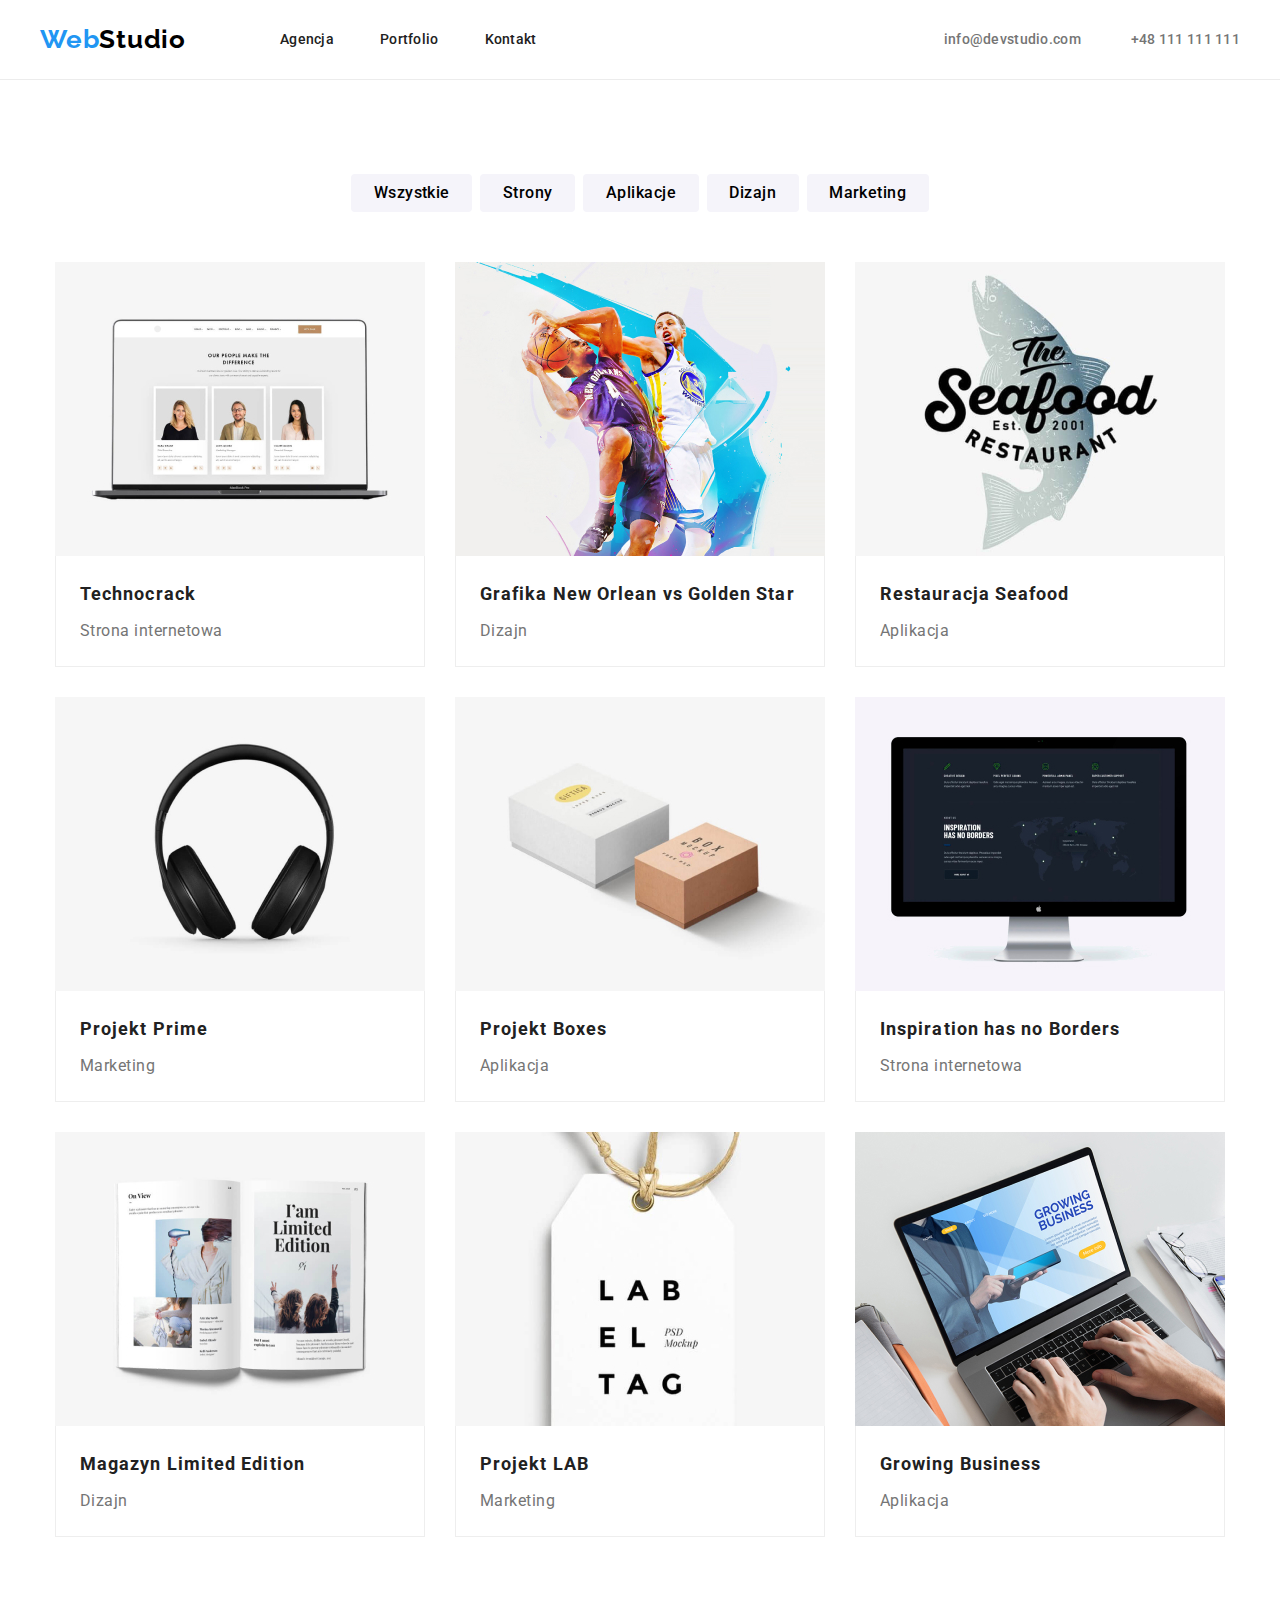
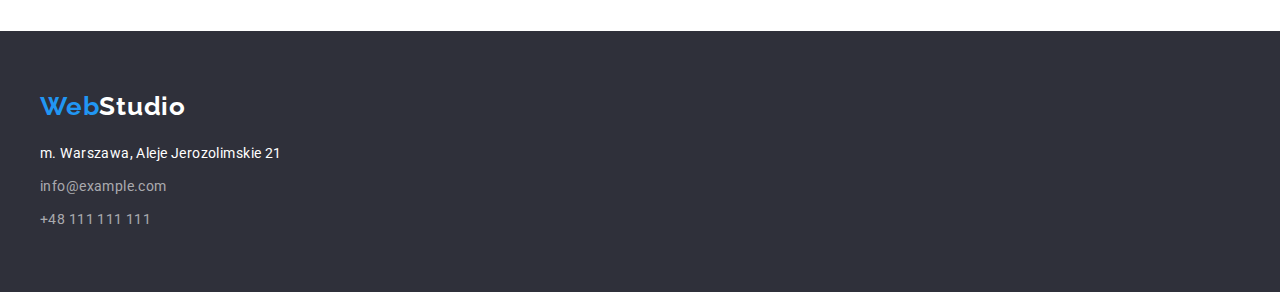
==== portfolio.html @ 4d1aebf2 "Copy of hw-03" ====
<!DOCTYPE html>
<html lang="pl">
  <head>
    <meta charset="UTF-8" />
    <meta http-equiv="X-UA-Compatible" content="IE=edge" />
    <meta name="viewport" content="width=device-width, initial-scale=1.0" />
    <link rel="preconnect" href="https://fonts.googleapis.com" />
    <link rel="preconnect" href="https://fonts.gstatic.com" crossorigin />
    <link
      href="https://fonts.googleapis.com/css2?family=Raleway:wght@700&family=Roboto:wght@400;500;700;900&display=swap"
      rel="stylesheet"
    />
    <link rel="stylesheet" href="css/modern-normalize.css" />
    <link rel="stylesheet" href="css/styles.css" />
    <title>WebStudio</title>
  </head>

  <body>
    <header class="header">
      <div class="header__grid container">
        <a class="logo l-logo link--no-decoration" href="./index.html"
          ><span class="logo--primary">Web</span
          ><span class="logo--secondary">Studio</span>
        </a>

        <nav class="nav">
          <ul class="nav__list">
            <li class="nav__item">
              <a class="nav__link link--hover link--no-decoration" href="#"
                >Agencja</a
              >
            </li>
            <li class="nav__item">
              <a
                class="nav__link link--hover link--no-decoration"
                href="./portfolio.html"
                >Portfolio</a
              >
            </li>
            <li class="nav__item">
              <a class="nav__link link--hover link--no-decoration" href="#"
                >Kontakt</a
              >
            </li>
          </ul>
        </nav>

        <ul class="contact__list">
          <li class="contact__item">
            <a
              class="contact__link contact--email link--hover link--no-decoration"
              href="mailto:info@devstudio.com"
              >info@devstudio.com</a
            >
          </li>
          <li>
            <a
              class="contact__link contact--telephone link--hover link--no-decoration"
              href="tel:48111111111"
              >+48 111 111 111</a
            >
          </li>
        </ul>
      </div>
    </header>

    <main class="main section">
      <div class="menu container">
        <ul class="menu__list">
          <li class="menu__item">
            <button
              class="menu__button button__text--secondary button--all hover"
              type="button"
            >
              Wszystkie
            </button>
          </li>
          <li class="menu__item">
            <button
              class="menu__button button__text--secondary button--pages hover"
              type="button"
            >
              Strony
            </button>
          </li>
          <li class="menu__item">
            <button
              class="menu__button button__text--secondary button--apps hover"
              type="button"
            >
              Aplikacje
            </button>
          </li>
          <li class="menu__item">
            <button
              class="menu__button button__text--secondary button--design hover"
              type="button"
            >
              Dizajn
            </button>
          </li>
          <li class="menu__item">
            <button
              class="menu__button button__text--secondary button--marketing hover"
              type="button"
            >
              Marketing
            </button>
          </li>
        </ul>
      </div>

      <section class="cards">
        <div class="container">
          <ul class="card__list">
            <li class="card__item">
              <img
                class="card__img img--block"
                src="images/portfolio/items/technocrack_photo.jpg"
                alt="Strona internetowa na laptopie"
                width="370"
                height="294"
              />
              <div class="card__info">
                <h3 class="card__title">Technocrack</h3>
                <p class="card__description">Strona internetowa</p>
              </div>
            </li>
            <li class="card__item">
              <img
                class="card__img img--block"
                src="images/portfolio/items/new_orlean_vs_golden_star_photo.jpg"
                alt="Dwóch koszykarzy"
                width="370"
                height="294"
              />
              <div class="card__info">
                <h3 class="card__title">Grafika New Orlean vs Golden Star</h3>
                <p class="card__description">Dizajn</p>
              </div>
            </li>
            <li class="card__item">
              <img
                class="card__img img--block"
                src="images/portfolio/items/restaurant_seafood_photo.jpg"
                alt="Logo restauracji seafood"
                width="370"
                height="294"
              />
              <div class="card__info">
                <h3 class="card__title">Restauracja Seafood</h3>
                <p class="card__description">Aplikacja</p>
              </div>
            </li>
            <li class="card__item">
              <img
                class="card__img img--block"
                src="images/portfolio/items/headphones_photo.jpg"
                alt="słuchawki"
                width="370"
                height="294"
              />
              <div class="card__info">
                <h3 class="card__title">Projekt Prime</h3>
                <p class="card__description">Marketing</p>
              </div>
            </li>
            <li class="card__item">
              <img
                class="card__img img--block"
                src="images/portfolio/items/project_boxes_photo.jpg"
                alt="Zdjęcie projektu 'Boxes'"
                width="370"
                height="294"
              />
              <div class="card__info">
                <h3 class="card__title">Projekt Boxes</h3>
                <p class="card__description">Aplikacja</p>
              </div>
            </li>
            <li class="card__item">
              <img
                class="card__img img--block"
                src="images/portfolio/items/inspiration_border_monitor_photo.jpg"
                alt="Strona internetowa na monitorze firmy 'Apple'"
                width="370"
                height="294"
              />
              <div class="card__info">
                <h3 class="card__title">Inspiration has no Borders</h3>
                <p class="card__description">Strona internetowa</p>
              </div>
            </li>
            <li class="card__item">
              <img
                class="card__img img--block"
                src="images/portfolio/items/magazine_limited_edition_photo.jpg"
                alt="Magazyn limitowana edycja"
                width="370"
                height="294"
              />
              <div class="card__info">
                <h3 class="card__title">Magazyn Limited Edition</h3>
                <p class="card__description">Dizajn</p>
              </div>
            </li>
            <li class="card__item">
              <img
                class="card__img img--block"
                src="images/portfolio/items/project_lab_tag_photo.jpg"
                alt="wisiorek projeku 'LAB'"
                width="370"
                height="294"
              />
              <div class="card__info">
                <h3 class="card__title">Projekt LAB</h3>
                <p class="card__description">Marketing</p>
              </div>
            </li>
            <li class="card__item">
              <img
                class="card__img img--block"
                src="images/portfolio/items/growing_buisness_laptop_photo.jpg"
                alt="Apliakcja 'Growing Business' na laptopie"
                width="370"
                height="294"
              />
              <div class="card__info">
                <h3 class="card__title">Growing Business</h3>
                <p class="card__description">Aplikacja</p>
              </div>
            </li>
          </ul>
        </div>
      </section>
    </main>

    <footer class="footer section">
      <div class="footer__grid container">
        <div class="footer__grid-item">
          <a class="logo link--no-decoration" href="./index.html"
            ><span class="logo--primary">Web</span
            ><span class="logo--secondary">Studio</span>
          </a>

          <address class="address">
            <ul class="address__list">
              <li class="address__item">
                <a
                  class="address__street link--hover link--no-decoration"
                  href="https://goo.gl/maps/t1FT8zSSvb9LW3xy8"
                  target="_blank"
                  >m. Warszawa, Aleje Jerozolimskie 21</a
                >
              </li>
              <li class="address__item link--hover">
                <a
                  class="address__link link--hover link--no-decoration"
                  href="mailto:info@example.com"
                  >info@example.com</a
                >
              </li>
              <li class="address__item">
                <a
                  class="address__link link--hover link--no-decoration"
                  href="tel:48111111111"
                  >+48 111 111 111</a
                >
              </li>
            </ul>
          </address>
        </div>
      </div>
    </footer>
  </body>
</html>
---- css/styles.css ----
p,
h1,
h2,
h3,
h4,
h5 {
  margin: 0;
  padding: 0;
}
ul {
  margin: 0;
  padding: 0;
  list-style: none;
}
.link--no-decoration {
  text-decoration: none;
}

/* || Variables */
:root {
  /* || FONTS */
  --ff: Roboto, sans-serif;
  --ff-logo: Raleway, sans-serif;
  --fs: 16px;

  /* || COLORS */
  --font-color-primary: #212121;
  --font-color-secondary: #fff;
  --font-color-p: #757575;

  --font-color-contact-header: #757575;
  --font-color-contact-footer: #ffffff99;
  --font-color-street-footer: #fff;

  --font-color-hover: #2196f3;

  /* | LOGO COLORS*/
  --font-color-logo-primary: #2196f3;

  --font-color-logo-secondary-black: #000;
  --font-color-logo-secondary-light: #fff;

  /* | BUTTON COLORS */
  --font-color-button-primary: #fff;

  --font-color-button-secondary: #212121;
  --font-color-button-secondary-hover: #fff;

  /* || BACKGROUND */
  --bgcolor: #fff;
  --bgcolor-dark: #2f303a;
  --bgcolor-fade: #f5f4fa;

  --bgcolor-team: #fff;

  /* | BUTTONS BACKGROUND */
  --bgcolor-button-primary: #2196f3;
  --bgcolor-button-primary-hover: #1076c9;

  --bgcolor-button-secondary: #f5f4fa;
  --bgcolor-button-secondary-hover: #2196f3;

  /* || BORDERS */
  --border-header: 1px solid #ececec;
  --border-porfolio-items: 1px solid #eeeeee;

  /* || SHADOWS */
  --shadow-team: 0px 2px 1px 0px rgba(0, 0, 0, 0.2),
    0px 1px 1px 0px rgba(0, 0, 0, 0.14), 0px 1px 3px 0px rgba(0, 0, 0, 0.12);

  /* | SHADOW BUTTONS */
  --shadow-button-primary: 0px 4px 4px 0px #00000026;
  --shadow-button-menu-hover: 0px 2px 2px 0px #0000001f,
    0px 1px 2px 0px #00000014, 0px 3px 1px 0px #0000001a;
}

/* || UTILITY CLASSES */
.center {
  text-align: center;
}
.container {
  margin: 0 auto;
  max-width: 1200px;
}
.section {
  padding: 94px 0;
}
.img--block {
  display: block;
}

/* || PSEUDO CLASSES */
.hover:hover,
.hover:focus-visible {
  color: var(--font-color-button-secondary-hover);
  background-color: var(--bgcolor-button-secondary-hover);

  box-shadow: var(--shadow-button-menu-hover);
}
.banner__button:hover,
.banner__button:focus-visible {
  background-color: var(--bgcolor-button-primary-hover);
}
.link--hover:hover,
.link--hover:focus {
  color: var(--font-color-hover);
}

/* || General */
body {
  margin: 0 auto;
  max-width: 1600px;

  color: var(--font-color-primary);
  font-family: var(--ff);
  font-size: var(--fs);
  background-color: var(--bgcolor);
}

/* || HEADER */
.header {
  padding: 24px 0;

  border-bottom: var(--border-header);
}

/* | LOGO */
.logo {
  font-family: var(--ff-logo);
  font-size: 26px;
  font-weight: 700;
  line-height: 1.192;
  letter-spacing: 0.03em;
}
.logo--primary {
  color: var(--font-color-logo-primary);
}
.logo--secondary {
  color: var(--font-color-logo-secondary-black);
}

/* | NAVIGATION */
.header__grid {
  display: flex;
  align-items: center;
  justify-content: space-between;
}
.nav {
  display: flex;
  margin-left: 94px;
  flex: 1;
}
.nav__list {
  display: flex;
  gap: 46px;
}
.contact__list {
  display: flex;
  gap: 50px;

  white-space: nowrap;
}
.nav__link,
.contact__link {
  color: inherit;
  font-size: 14px;
  font-weight: 500;
  line-height: 1.143;
  letter-spacing: 0.02em;
}
.contact__link {
  color: var(--font-color-contact-header);
}

/* || MAIN */
.banner {
  color: var(--font-color-secondary);
  background-color: var(--bgcolor-dark);
  padding: 21.4vh 0; /* 200px */
}
/* | TITLE */
.title--primary {
  margin-bottom: 30px;

  font-size: 2.75rem;
  font-weight: 900;
  line-height: 1.364;
  letter-spacing: 0.06em;
}
.title--secondary {
  margin-bottom: 50px;

  font-size: 2.25rem;
  font-weight: 700;
  line-height: 1.167;
  letter-spacing: 0.03em;
}

/* | BUTTONS */
.button--primary {
  /* box model */
  padding: 10px 41.5px;

  /* visual */
  border: none;
  border-radius: 4px;
  background-color: var(--bgcolor-button-primary);

  /* misc */
  box-shadow: var(--shadow-button-primary);
}
.button__text--primary {
  color: var(--font-color-button-primary);
  font-size: 16px;
  font-weight: 700;
  line-height: 1.875;
  letter-spacing: 0.06em;
}
.button--primary,
.menu__button {
  cursor: pointer;
}

/* | SKILLS */
.skills.section {
  padding-bottom: 0;
}
.skill__list {
  display: flex;
  align-items: center;
  justify-content: center;
  gap: 30px;
}
.skill__title {
  margin-bottom: 10px;

  font-size: 0.875rem;
  font-weight: 700;
  line-height: 1.143;
  letter-spacing: 0.03em;
}
.skill__description {
  color: var(--font-color-p);
  font-size: 0.875rem;
  line-height: 1.714;
  letter-spacing: 0.03em;
}

/* | ABOUT US */
.about-us__list {
  display: flex;
  align-items: center;
  justify-content: center;
  gap: 30px;
}

/* | TEAM */
.team {
  background-color: var(--bgcolor-fade);
}
.team__list {
  display: flex;
  align-items: center;
  justify-content: center;
  gap: 30px;
}
.team__item {
  background-color: var(--bgcolor-team);

  box-shadow: var(--shadow-team);
}
.team__info {
  padding: 30px 0;
}
.team__name {
  margin-bottom: 10px;

  font-weight: 500;
  line-height: 1.188;
  letter-spacing: 0.03em;
}
.team__profession {
  color: var(--font-color-p);
  line-height: 1.188;
  letter-spacing: 0.03em;
}

/* || FOOTER */
.footer {
  background-color: var(--bgcolor-dark);
}
.footer__grid {
  display: flex;
}
.footer.section {
  padding: 60px 0;
}
.footer .logo--secondary {
  color: var(--font-color-logo-secondary-light);
}

/* | ADDRESS */
.address {
  margin-top: 20px;

  font-style: normal;
}
.address__list {
  font-size: 14px;
  line-height: 1.714;
  letter-spacing: 0.03em;
}
.address__item:not(:last-child) {
  margin-bottom: 9px;
}
.address__street {
  color: var(--font-color-street-footer);
}
.address__link {
  color: var(--font-color-contact-footer);
}

/* || PORTFOLIO */
/* | MENU */
.menu {
  display: flex;
  align-items: center;
  justify-content: center;

  margin-bottom: 50px;
}
.menu__list {
  display: flex;
  gap: 8px;
}
.menu__button {
  padding: 6px 22.5px;

  border: none;
  border-radius: 4px;
  background-color: var(--bgcolor-button-secondary);
}
.button__text--secondary {
  font-size: 16px;
  font-weight: 500;
  line-height: 1.625;
  letter-spacing: 0.03em;
}

/* | CARDS */
.card__list {
  display: flex;
  flex-wrap: wrap;
  justify-content: center;
  align-items: center;
  gap: 30px;
}
.card__info {
  padding: 20px 0 20px 24px;

  border-left: var(--border-porfolio-items);
  border-right: var(--border-porfolio-items);
  border-bottom: var(--border-porfolio-items);
}
.card__title {
  margin-bottom: 4px;

  font-size: 1.125rem;
  font-weight: 700;
  line-height: 2;
  letter-spacing: 0.06em;
}
.card__description {
  color: var(--font-color-p);
  font-size: 1rem;
  line-height: 1.875;
  letter-spacing: 0.03em;
}
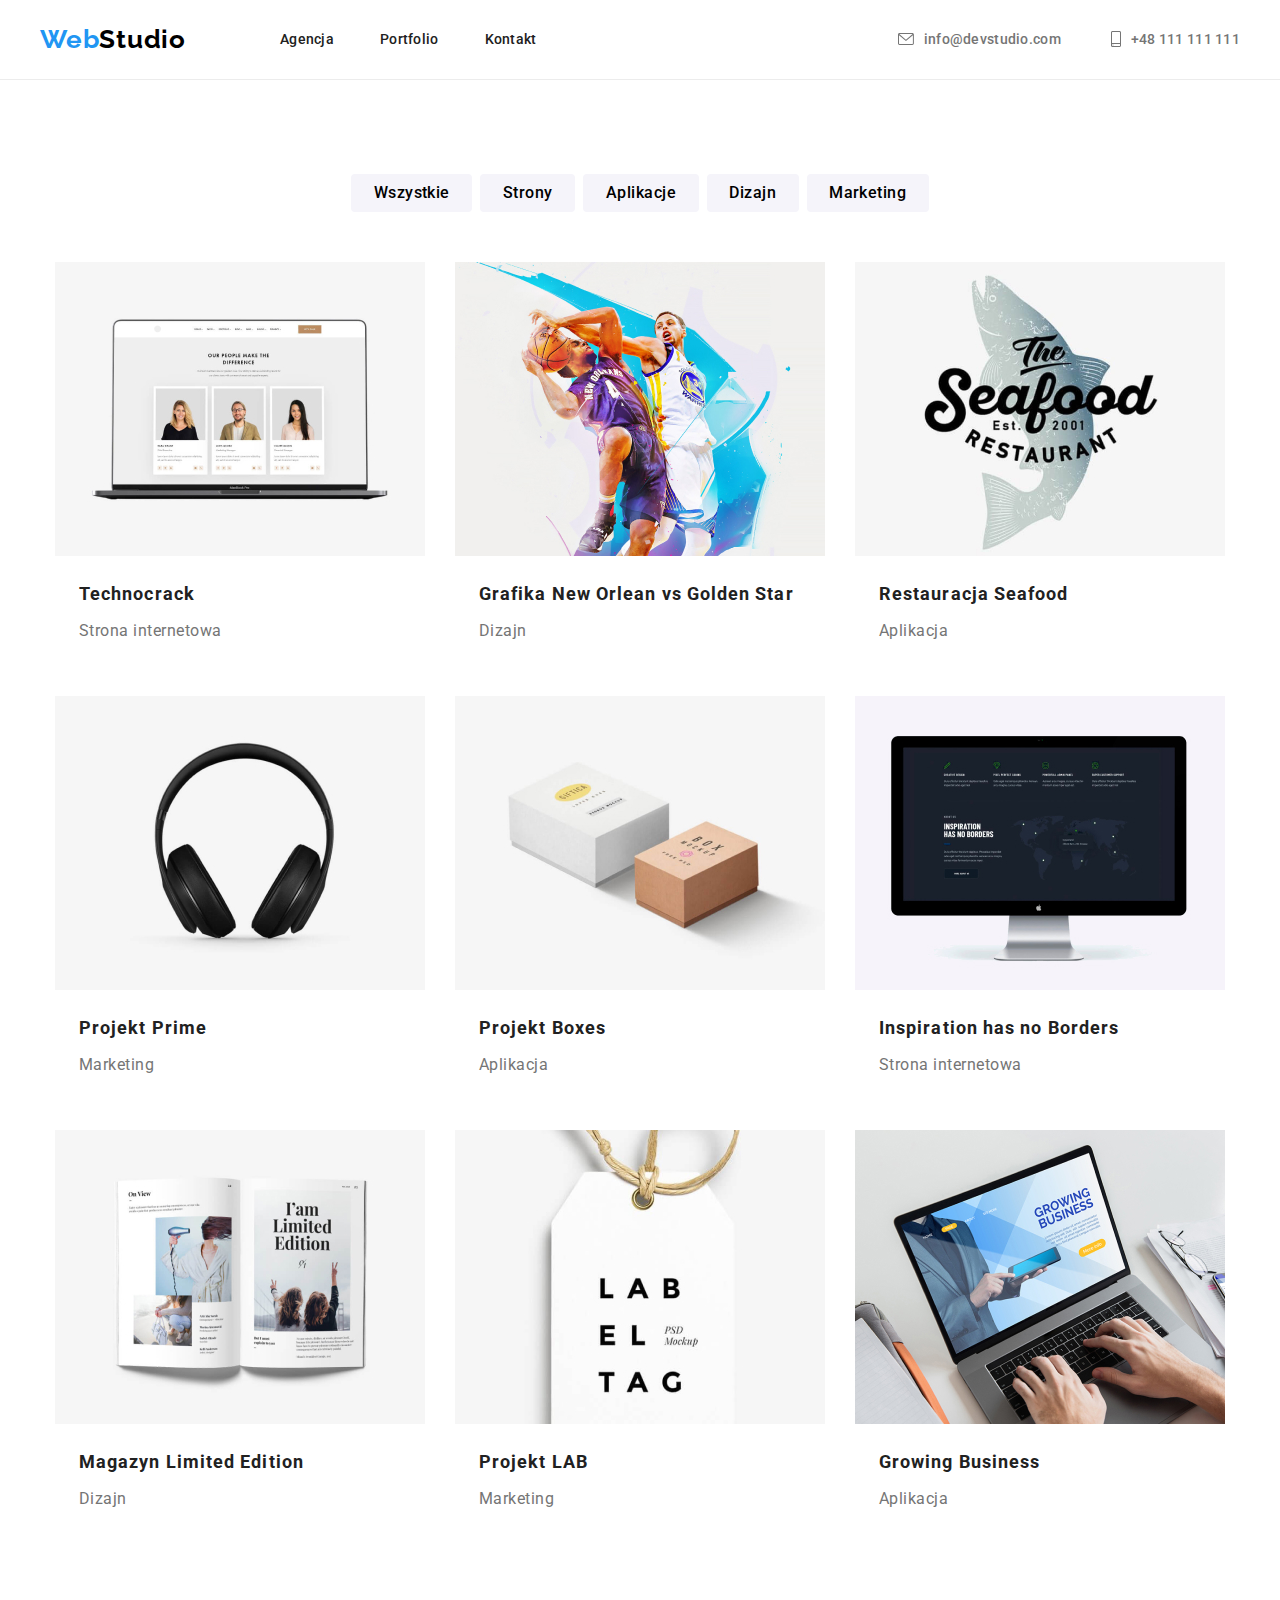
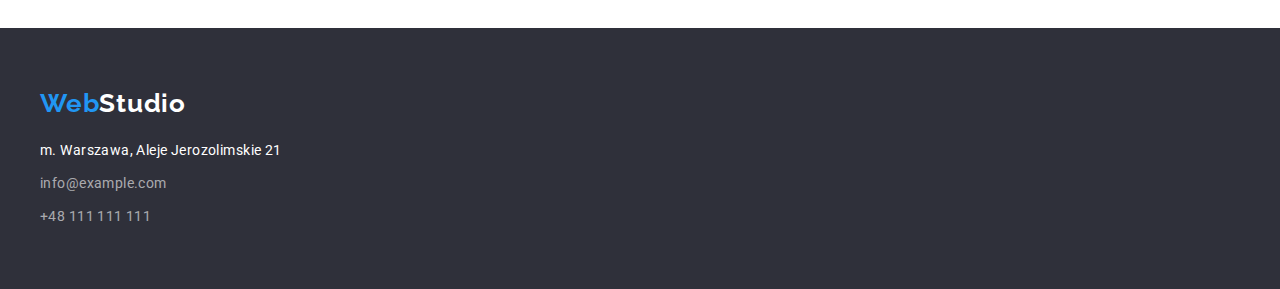
==== commit 498f08d3: "Added new secion clients width icons |  Added social and contacts icons" ====
--- a/portfolio.html
+++ b/portfolio.html
@@ -47,13 +47,19 @@
 
         <ul class="contact__list">
           <li class="contact__item">
+            <svg class="contact__svg" width="16" height="12">
+              <use href="./images/icons.svg#icon-envelope"></use>
+            </svg>
             <a
               class="contact__link contact--email link--hover link--no-decoration"
               href="mailto:info@devstudio.com"
               >info@devstudio.com</a
             >
           </li>
-          <li>
+          <li class="contact__item">
+            <svg class="contact__svg" width="10" height="16">
+              <use href="./images/icons.svg#icon-smartphone"></use>
+            </svg>
             <a
               class="contact__link contact--telephone link--hover link--no-decoration"
               href="tel:48111111111"
--- a/css/styles.css
+++ b/css/styles.css
@@ -1,4 +1,6 @@
+/* || RESET */
 p,
+ul,
 h1,
 h2,
 h3,
@@ -8,12 +10,14 @@
   padding: 0;
 }
 ul {
-  margin: 0;
-  padding: 0;
   list-style: none;
 }
 .link--no-decoration {
+  color: inherit;
   text-decoration: none;
+}
+.img--block {
+  display: block;
 }
 
 /* || Variables */
@@ -34,6 +38,8 @@
 
   --font-color-hover: #2196f3;
 
+  --font-color-social-hover: #fff;
+
   /* | LOGO COLORS*/
   --font-color-logo-primary: #2196f3;
 
@@ -53,6 +59,8 @@
 
   --bgcolor-team: #fff;
 
+  --bgcolor-social-hover: #2196f3;
+
   /* | BUTTONS BACKGROUND */
   --bgcolor-button-primary: #2196f3;
   --bgcolor-button-primary-hover: #1076c9;
@@ -62,7 +70,10 @@
 
   /* || BORDERS */
   --border-header: 1px solid #ececec;
-  --border-porfolio-items: 1px solid #eeeeee;
+  --border-porfolio-card-item: 1px solid #eeeeee;
+
+  --border-client-item: 1px solid #afb1b8;
+  --border-client-item-hover: #2196f3;
 
   /* || SHADOWS */
   --shadow-team: 0px 2px 1px 0px rgba(0, 0, 0, 0.2),
@@ -85,11 +96,9 @@
 .section {
   padding: 94px 0;
 }
-.img--block {
-  display: block;
-}
 
 /* || PSEUDO CLASSES */
+/* buttons */
 .hover:hover,
 .hover:focus-visible {
   color: var(--font-color-button-secondary-hover);
@@ -101,11 +110,27 @@
 .banner__button:focus-visible {
   background-color: var(--bgcolor-button-primary-hover);
 }
+/* links */
 .link--hover:hover,
 .link--hover:focus {
   color: var(--font-color-hover);
 }
-
+/* clients */
+.client__item:hover,
+.client__item:hover .icon {
+  --color4: #2196f3;
+  border-color: var(--border-client-item-hover);
+}
+/* need fix */
+.contact__item:hover .contact__svg {
+  --color1: #2196f3;
+}
+
+/* social */
+.social__background:hover {
+  background-color: var(--bgcolor-social-hover);
+  --color4: var(--font-color-social-hover);
+}
 /* || General */
 body {
   margin: 0 auto;
@@ -160,9 +185,13 @@
 
   white-space: nowrap;
 }
+.contact__item {
+  display: flex;
+  align-items: center;
+  gap: 10px;
+}
 .nav__link,
 .contact__link {
-  color: inherit;
   font-size: 14px;
   font-weight: 500;
   line-height: 1.143;
@@ -280,9 +309,55 @@
   letter-spacing: 0.03em;
 }
 .team__profession {
+  margin-bottom: 16px;
+
   color: var(--font-color-p);
   line-height: 1.188;
   letter-spacing: 0.03em;
+}
+
+/* | SOCIAL */
+.social {
+  display: flex;
+  align-items: center;
+  justify-content: center;
+
+  gap: 10px;
+}
+.social__background {
+  display: flex;
+  align-items: center;
+  justify-content: center;
+
+  width: 44px;
+  height: 44px;
+
+  border-radius: 50%;
+}
+.social__background a {
+  display: flex;
+  align-items: center;
+}
+
+/* | CLIENTS */
+.client__list {
+  display: flex;
+  align-items: center;
+  justify-content: center;
+
+  gap: 30px;
+}
+.client__item {
+  display: flex;
+  justify-content: center;
+  align-items: center;
+
+  width: 170px;
+  height: 92px;
+
+  border: var(--border-client-item);
+  border-radius: 4px;
+  cursor: pointer;
 }
 
 /* || FOOTER */
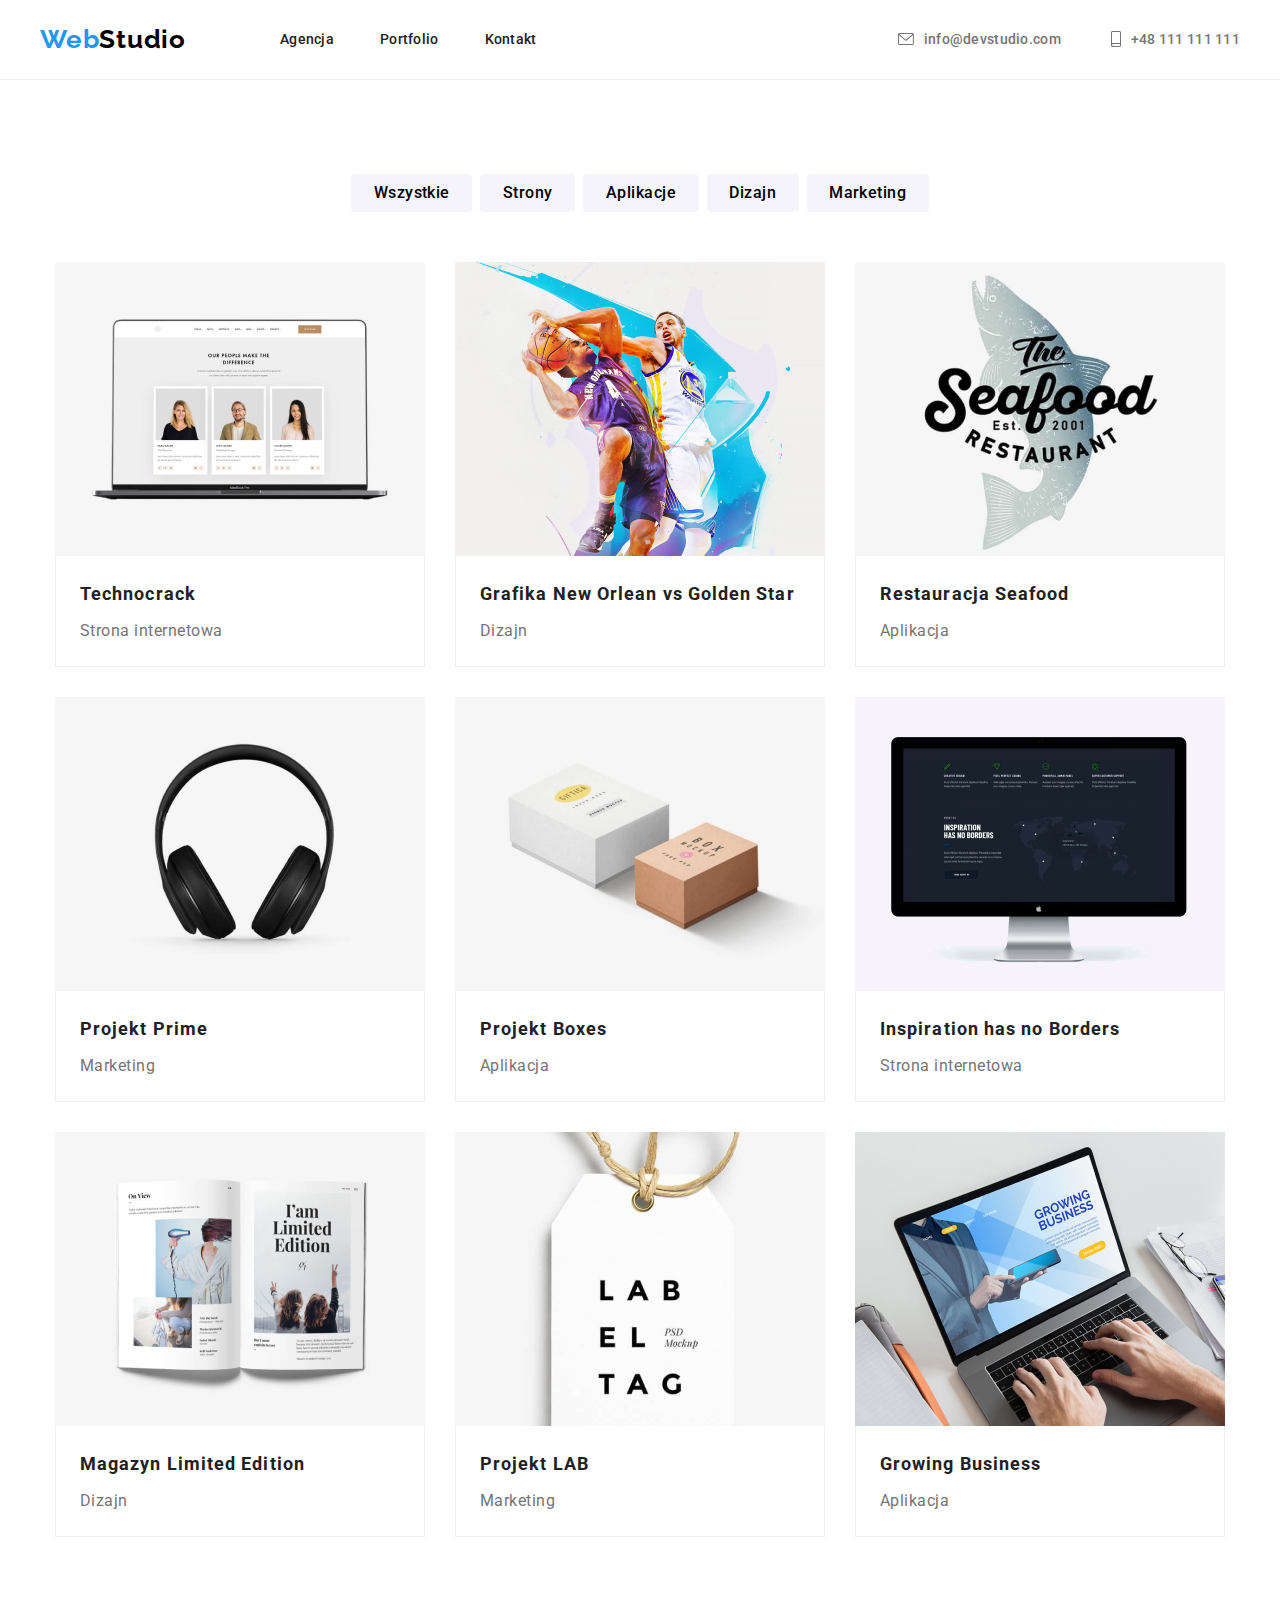
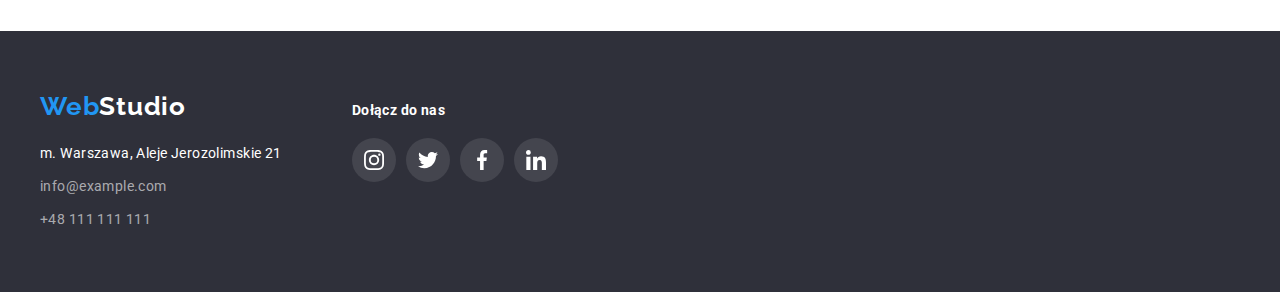
==== commit 4ba6e946: "Added social links to footer and Added img to banner" ====
--- a/portfolio.html
+++ b/portfolio.html
@@ -16,7 +16,7 @@
   </head>
 
   <body>
-    <header class="header">
+    <header class="header section">
       <div class="header__grid container">
         <a class="logo l-logo link--no-decoration" href="./index.html"
           ><span class="logo--primary">Web</span
@@ -47,7 +47,7 @@
 
         <ul class="contact__list">
           <li class="contact__item">
-            <svg class="contact__svg" width="16" height="12">
+            <svg width="16" height="12">
               <use href="./images/icons.svg#icon-envelope"></use>
             </svg>
             <a
@@ -57,7 +57,7 @@
             >
           </li>
           <li class="contact__item">
-            <svg class="contact__svg" width="10" height="16">
+            <svg width="10" height="16">
               <use href="./images/icons.svg#icon-smartphone"></use>
             </svg>
             <a
@@ -243,7 +243,7 @@
 
     <footer class="footer section">
       <div class="footer__grid container">
-        <div class="footer__grid-item">
+        <div class="footer__item">
           <a class="logo link--no-decoration" href="./index.html"
             ><span class="logo--primary">Web</span
             ><span class="logo--secondary">Studio</span>
@@ -276,6 +276,39 @@
             </ul>
           </address>
         </div>
+        <div class="footer__item">
+          <h5 class="footer__title">Dołącz do nas</h5>
+          <ul class="social">
+            <li class="social__background">
+              <a class="social__logo" href="#">
+                <svg width="20" height="20">
+                  <use href="./images/icons.svg#icon--instagram"></use>
+                </svg>
+              </a>
+            </li>
+            <li class="social__background">
+              <a class="social__logo" href="#">
+                <svg width="20" height="20">
+                  <use href="./images/icons.svg#icon--twitter"></use>
+                </svg>
+              </a>
+            </li>
+            <li class="social__background">
+              <a class="social__logo" href="#">
+                <svg width="20" height="20">
+                  <use href="./images/icons.svg#icon--facebook"></use>
+                </svg>
+              </a>
+            </li>
+            <li class="social__background">
+              <a class="social__logo" href="#">
+                <svg width="20" height="20">
+                  <use href="./images/icons.svg#icon--linkedin"></use>
+                </svg>
+              </a>
+            </li>
+          </ul>
+        </div>
       </div>
     </footer>
   </body>
--- a/css/styles.css
+++ b/css/styles.css
@@ -9,13 +9,16 @@
   margin: 0;
   padding: 0;
 }
+
 ul {
   list-style: none;
 }
+
 .link--no-decoration {
   color: inherit;
   text-decoration: none;
 }
+
 .img--block {
   display: block;
 }
@@ -35,15 +38,17 @@
   --font-color-contact-header: #757575;
   --font-color-contact-footer: #ffffff99;
   --font-color-street-footer: #fff;
+  --font-color-title-footer: #fff;
 
   --font-color-hover: #2196f3;
 
+  --font-color-social-footer: #fff;
   --font-color-social-hover: #fff;
 
   /* | LOGO COLORS*/
   --font-color-logo-primary: #2196f3;
 
-  --font-color-logo-secondary-black: #000;
+  --font-color-logo-secondary-dark: #000;
   --font-color-logo-secondary-light: #fff;
 
   /* | BUTTON COLORS */
@@ -57,9 +62,13 @@
   --bgcolor-dark: #2f303a;
   --bgcolor-fade: #f5f4fa;
 
+  --bgcolor-skill-svg: #f5f4fa;
+
   --bgcolor-team: #fff;
 
   --bgcolor-social-hover: #2196f3;
+  --bgcolor-social-footer: #ffffff1a;
+  --bgcolor-social-footer-hover: #2196f3;
 
   /* | BUTTONS BACKGROUND */
   --bgcolor-button-primary: #2196f3;
@@ -83,54 +92,70 @@
   --shadow-button-primary: 0px 4px 4px 0px #00000026;
   --shadow-button-menu-hover: 0px 2px 2px 0px #0000001f,
     0px 1px 2px 0px #00000014, 0px 3px 1px 0px #0000001a;
+  --shadow-portfolio-card-item-hover: 1px 4px 6px 0px #00000029,
+    0px 4px 4px 0px #0000000f, 0px 1px 1px 0px #0000001f;
 }
 
 /* || UTILITY CLASSES */
-.center {
-  text-align: center;
-}
 .container {
   margin: 0 auto;
   max-width: 1200px;
 }
+
 .section {
   padding: 94px 0;
+}
+
+.center {
+  text-align: center;
 }
 
 /* || PSEUDO CLASSES */
 /* buttons */
 .hover:hover,
-.hover:focus-visible {
+.hover:focus {
   color: var(--font-color-button-secondary-hover);
   background-color: var(--bgcolor-button-secondary-hover);
 
   box-shadow: var(--shadow-button-menu-hover);
 }
+
 .banner__button:hover,
 .banner__button:focus-visible {
   background-color: var(--bgcolor-button-primary-hover);
 }
+
 /* links */
 .link--hover:hover,
 .link--hover:focus {
   color: var(--font-color-hover);
 }
+
+.contact__link:hover > .contact__svg,
+.contact__link:focus > .contact__svg {
+  --color1: var(--font-color-hover);
+}
+
 /* clients */
-.client__item:hover,
-.client__item:hover .icon {
+.client__link:hover,
+.client__link:focus {
   --color4: #2196f3;
-  border-color: var(--border-client-item-hover);
-}
-/* need fix */
-.contact__item:hover .contact__svg {
-  --color1: #2196f3;
 }
 
 /* social */
-.social__background:hover {
+.social__logo:hover {
+  --color4: var(--font-color-social-hover);
   background-color: var(--bgcolor-social-hover);
-  --color4: var(--font-color-social-hover);
-}
+}
+.footer .social__logo:hover {
+  background-color: var(--bgcolor-social-footer-hover);
+}
+
+/* cards */
+.card__item:hover {
+  box-shadow: var(--shadow-portfolio-card-item-hover);
+}
+
 /* || General */
 body {
   margin: 0 auto;
@@ -144,9 +169,10 @@
 
 /* || HEADER */
 .header {
+  border-bottom: var(--border-header);
+}
+.header.section {
   padding: 24px 0;
-
-  border-bottom: var(--border-header);
 }
 
 /* | LOGO */
@@ -157,11 +183,13 @@
   line-height: 1.192;
   letter-spacing: 0.03em;
 }
+
 .logo--primary {
   color: var(--font-color-logo-primary);
 }
+
 .logo--secondary {
-  color: var(--font-color-logo-secondary-black);
+  color: var(--font-color-logo-secondary-dark);
 }
 
 /* | NAVIGATION */
@@ -170,26 +198,31 @@
   align-items: center;
   justify-content: space-between;
 }
+
 .nav {
   display: flex;
   margin-left: 94px;
   flex: 1;
 }
+
 .nav__list {
   display: flex;
   gap: 46px;
 }
+
 .contact__list {
   display: flex;
   gap: 50px;
 
   white-space: nowrap;
 }
+
 .contact__item {
   display: flex;
   align-items: center;
   gap: 10px;
 }
+
 .nav__link,
 .contact__link {
   font-size: 14px;
@@ -197,15 +230,26 @@
   line-height: 1.143;
   letter-spacing: 0.02em;
 }
+
 .contact__link {
+  display: flex;
+  align-items: center;
+  gap: 10px;
+
   color: var(--font-color-contact-header);
 }
 
 /* || MAIN */
 .banner {
   color: var(--font-color-secondary);
-  background-color: var(--bgcolor-dark);
-  padding: 21.4vh 0; /* 200px */
+  background-image: linear-gradient(
+      rgba(47, 48, 58, 0.4),
+      rgba(47, 48, 58, 0.4)
+    ),
+    url(../images/index/banner/main-banner.jpg);
+}
+.banner.section {
+  padding: 22.728vh 0; /* 200px */
 }
 /* | TITLE */
 .title--primary {
@@ -216,6 +260,7 @@
   line-height: 1.364;
   letter-spacing: 0.06em;
 }
+
 .title--secondary {
   margin-bottom: 50px;
 
@@ -238,6 +283,7 @@
   /* misc */
   box-shadow: var(--shadow-button-primary);
 }
+
 .button__text--primary {
   color: var(--font-color-button-primary);
   font-size: 16px;
@@ -245,6 +291,7 @@
   line-height: 1.875;
   letter-spacing: 0.06em;
 }
+
 .button--primary,
 .menu__button {
   cursor: pointer;
@@ -254,12 +301,26 @@
 .skills.section {
   padding-bottom: 0;
 }
+
 .skill__list {
   display: flex;
   align-items: center;
   justify-content: center;
   gap: 30px;
 }
+
+.skill__svg {
+  display: flex;
+  justify-content: center;
+  align-items: center;
+
+  margin-bottom: 30px;
+  padding: 25px 100px;
+
+  background-color: var(--bgcolor-skill-svg);
+  border-radius: 4px;
+}
+
 .skill__title {
   margin-bottom: 10px;
 
@@ -268,6 +329,7 @@
   line-height: 1.143;
   letter-spacing: 0.03em;
 }
+
 .skill__description {
   color: var(--font-color-p);
   font-size: 0.875rem;
@@ -287,20 +349,24 @@
 .team {
   background-color: var(--bgcolor-fade);
 }
+
 .team__list {
   display: flex;
   align-items: center;
   justify-content: center;
   gap: 30px;
 }
+
 .team__item {
   background-color: var(--bgcolor-team);
 
   box-shadow: var(--shadow-team);
 }
+
 .team__info {
   padding: 30px 0;
 }
+
 .team__name {
   margin-bottom: 10px;
 
@@ -308,6 +374,7 @@
   line-height: 1.188;
   letter-spacing: 0.03em;
 }
+
 .team__profession {
   margin-bottom: 16px;
 
@@ -321,22 +388,17 @@
   display: flex;
   align-items: center;
   justify-content: center;
-
   gap: 10px;
 }
-.social__background {
+
+.social__logo {
   display: flex;
   align-items: center;
   justify-content: center;
 
   width: 44px;
   height: 44px;
-
   border-radius: 50%;
-}
-.social__background a {
-  display: flex;
-  align-items: center;
 }
 
 /* | CLIENTS */
@@ -347,7 +409,8 @@
 
   gap: 30px;
 }
-.client__item {
+
+.client__link {
   display: flex;
   justify-content: center;
   align-items: center;
@@ -357,21 +420,43 @@
 
   border: var(--border-client-item);
   border-radius: 4px;
-  cursor: pointer;
 }
 
 /* || FOOTER */
 .footer {
   background-color: var(--bgcolor-dark);
 }
-.footer__grid {
-  display: flex;
-}
 .footer.section {
   padding: 60px 0;
 }
 .footer .logo--secondary {
   color: var(--font-color-logo-secondary-light);
+}
+.footer__grid {
+  display: flex;
+  align-items: baseline;
+}
+.footer__item {
+  display: flex;
+  flex-direction: column;
+
+  margin-right: 70px;
+}
+.footer__item:nth-child(2) {
+  margin-right: 78px;
+}
+.footer__title {
+  margin-bottom: 20px;
+
+  color: var(--font-color-title-footer);
+  font-size: 14px;
+  font-weight: 700;
+  line-height: 16px;
+  letter-spacing: 0.03em;
+}
+.footer .social__logo {
+  background-color: var(--bgcolor-social-footer);
+  --color4: var(--font-color-social-footer);
 }
 
 /* | ADDRESS */
@@ -380,17 +465,21 @@
 
   font-style: normal;
 }
+
 .address__list {
   font-size: 14px;
   line-height: 1.714;
   letter-spacing: 0.03em;
 }
+
 .address__item:not(:last-child) {
   margin-bottom: 9px;
 }
+
 .address__street {
   color: var(--font-color-street-footer);
 }
+
 .address__link {
   color: var(--font-color-contact-footer);
 }
@@ -430,12 +519,16 @@
   align-items: center;
   gap: 30px;
 }
+.card__item {
+  transition: box-shadow 350ms ease-out;
+}
+
 .card__info {
   padding: 20px 0 20px 24px;
 
-  border-left: var(--border-porfolio-items);
-  border-right: var(--border-porfolio-items);
-  border-bottom: var(--border-porfolio-items);
+  border-left: var(--border-porfolio-card-item);
+  border-right: var(--border-porfolio-card-item);
+  border-bottom: var(--border-porfolio-card-item);
 }
 .card__title {
   margin-bottom: 4px;
